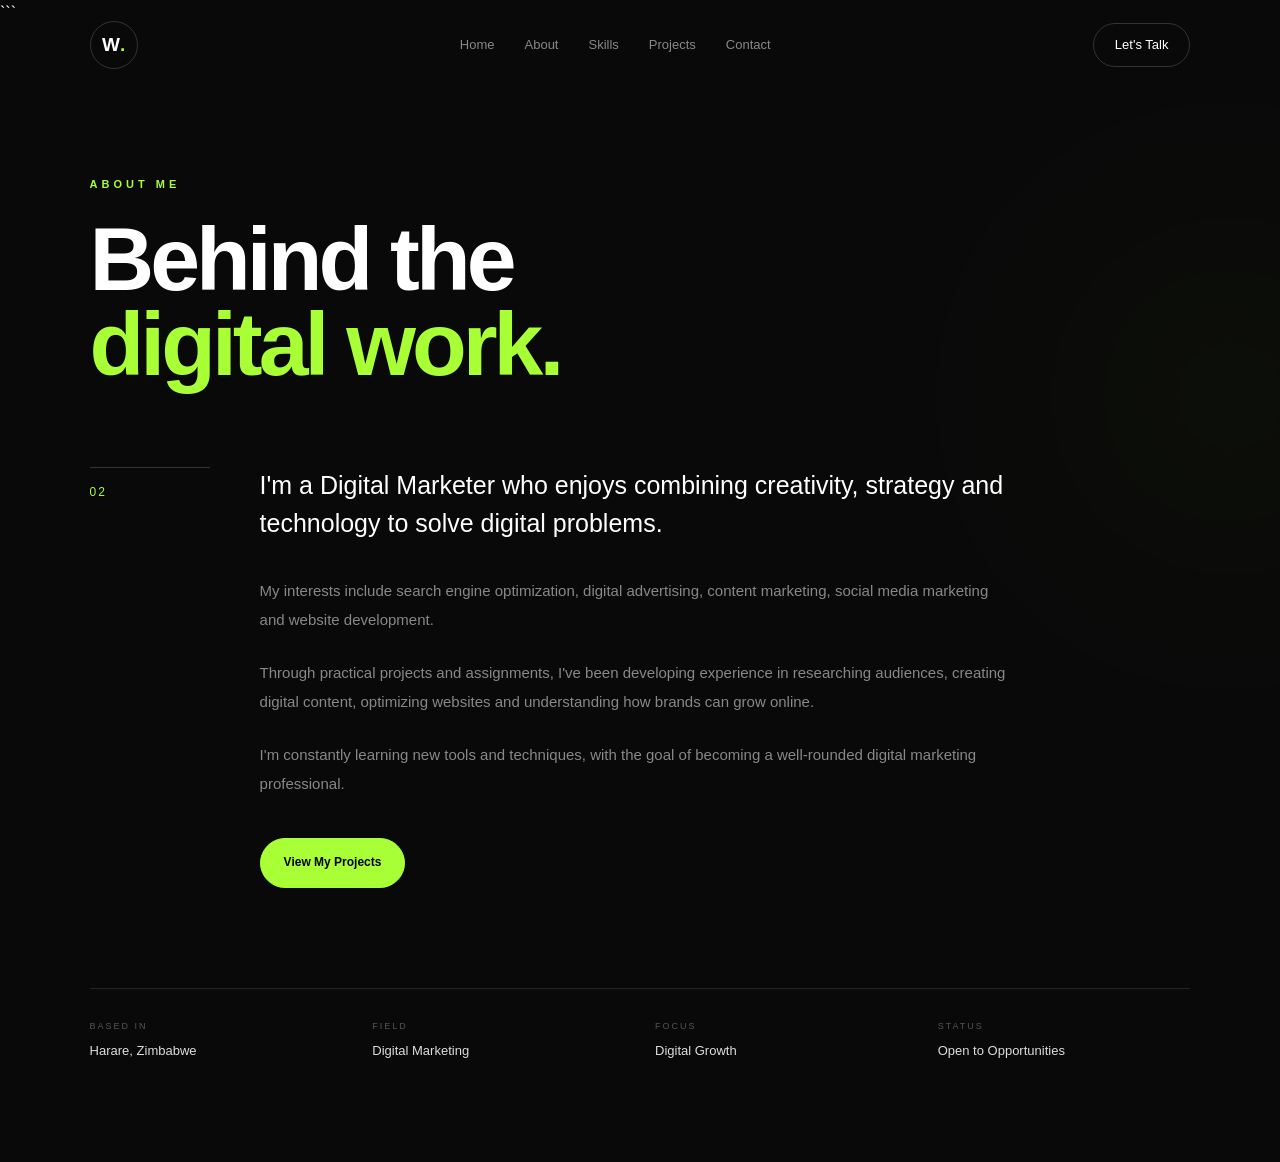
==== about.html @ a54b23e3 "Portifolio" ====
<head>

    <meta charset="UTF-8">

    <meta name="viewport" content="width=device-width, initial-scale=1.0">


    <!-- SEO -->
    <meta name="description"
        content="Learn about Wesley Dzimati, a Digital Marketer based in Harare, Zimbabwe, with a focus on SEO, content marketing, digital advertising, social media marketing and web design.">

    <meta name="author" content="Wesley Dzimati">

    <meta name="robots" content="index, follow">


    <!-- Canonical URL -->
    <link rel="canonical" href="about.html">


    <!-- Page Title -->
    <title>About Wesley Dzimati | Digital Marketer</title>


    <!-- Open Graph / Facebook / LinkedIn -->
    <meta property="og:type" content="profile">

    <meta property="og:title"
        content="About Wesley Dzimati | Digital Marketer">

    <meta property="og:description"
        content="Learn about Wesley Dzimati, a Digital Marketer based in Harare, Zimbabwe, focused on SEO, content marketing, digital advertising, social media marketing and web design.">

    <meta property="og:url" content="about.html">

    <meta property="og:site_name"
        content="Wesley Dzimati Portfolio">

    <meta property="og:image"
        content="images/og-image.jpg">


    <!-- Twitter / X -->
    <meta name="twitter:card" content="summary_large_image">

    <meta name="twitter:title"
        content="About Wesley Dzimati | Digital Marketer">

    <meta name="twitter:description"
        content="Learn more about Wesley Dzimati and his experience, interests and focus in digital marketing.">

    <meta name="twitter:image"
        content="images/og-image.jpg">


    <!-- Favicon -->
    <link rel="icon" type="image/png" href="images/favicon.png">


    <!-- Stylesheet -->
    <link rel="stylesheet" href="style.css">

</head>
```


<body>

    <!-- HEADER / NAVIGATION -->
    <header class="navbar">

        <a href="index.html" class="logo" aria-label="Wesley Dzimati - Home">
            W<span aria-hidden="true">.</span>
        </a>

        <nav aria-label="Main navigation">

            <a href="index.html">Home</a>

            <a href="about.html" aria-current="page">About</a>

            <a href="skills.html">Skills</a>

            <a href="projects.html">Projects</a>

            <a href="contact.html">Contact</a>

        </nav>

        <a href="contact.html" class="nav-button">
            Let's Talk
        </a>

    </header>


    <!-- MAIN CONTENT -->
    <main>

        <section class="page-section about-page" aria-labelledby="about-title">

            <!-- SECTION INTRO -->
            <div class="section-heading">

                <p class="intro">ABOUT ME</p>

                <h1 id="about-title">
                    Behind the
                    <span>digital work.</span>
                </h1>

            </div>


            <!-- ABOUT CONTENT -->
            <div class="about-content">

                <div class="about-number" aria-hidden="true">
                    <span>02</span>
                </div>


                <div class="about-text">

                    <p class="large-text">
                        I'm a Digital Marketer who enjoys combining
                        creativity, strategy and technology to solve digital
                        problems.
                    </p>

                    <p>
                        My interests include search engine optimization,
                        digital advertising, content marketing, social media
                        marketing and website development.
                    </p>

                    <p>
                        Through practical projects and assignments, I've been
                        developing experience in researching audiences,
                        creating digital content, optimizing websites and
                        understanding how brands can grow online.
                    </p>

                    <p>
                        I'm constantly learning new tools and techniques,
                        with the goal of becoming a well-rounded digital
                        marketing professional.
                    </p>

                    <a href="projects.html"
                       class="primary-button"
                       aria-label="View Wesley Dzimati's digital marketing projects">
                        View My Projects
                    </a>

                </div>

            </div>


            <!-- ABOUT DETAILS -->
            <div class="about-details">

                <div>
                    <span>BASED IN</span>
                    <strong>Harare, Zimbabwe</strong>
                </div>

                <div>
                    <span>FIELD</span>
                    <strong>Digital Marketing</strong>
                </div>

                <div>
                    <span>FOCUS</span>
                    <strong>Digital Growth</strong>
                </div>

                <div>
                    <span>STATUS</span>
                    <strong>Open to Opportunities</strong>
                </div>

            </div>

        </section>

    </main>

</body>

</html>
---- style.css ----
/* HIDE EXPERIENCE SECTION */
#experience,
.experience,
.timeline {
    display: none !important;
}




/* =========================================
   CSS PART 1
   GLOBAL + NAVIGATION + HOME
========================================= */


/* =========================================
   1. GLOBAL RESET
========================================= */

* {
    margin: 0;
    padding: 0;
    box-sizing: border-box;
}

html {
    scroll-behavior: smooth;
}

body {
    background: #090909;
    color: #ffffff;
    font-family: Arial, Helvetica, sans-serif;
    line-height: 1.6;
    overflow-x: hidden;
}

a {
    text-decoration: none;
    color: inherit;
}

button,
input,
textarea {
    font-family: inherit;
}


/* =========================================
   2. NAVIGATION
========================================= */

.navbar {
    width: 100%;
    height: 90px;

    padding: 0 7%;

    display: flex;
    align-items: center;
    justify-content: space-between;

    position: absolute;
    top: 0;
    left: 0;

    z-index: 100;
}


/* LOGO */

.logo {
    width: 48px;
    height: 48px;

    border: 1px solid #333333;
    border-radius: 50%;

    display: flex;
    align-items: center;
    justify-content: center;

    font-size: 19px;
    font-weight: 700;

    transition: 0.3s ease;
}

.logo span {
    color: #a8ff35;
}

.logo:hover {
    border-color: #a8ff35;
    transform: rotate(10deg);
}


/* NAV LINKS */

.navbar nav {
    display: flex;
    align-items: center;
    gap: 30px;
}

.navbar nav a {
    position: relative;

    color: #888888;

    font-size: 13px;
    font-weight: 500;

    transition: 0.3s ease;
}

.navbar nav a::after {
    content: "";

    position: absolute;

    width: 0;
    height: 1px;

    left: 0;
    bottom: -7px;

    background: #a8ff35;

    transition: 0.3s ease;
}

.navbar nav a:hover {
    color: #ffffff;
}

.navbar nav a:hover::after {
    width: 100%;
}


/* NAV BUTTON */

.nav-button {
    padding: 11px 21px;

    border: 1px solid #333333;
    border-radius: 30px;

    font-size: 13px;

    transition: 0.3s ease;
}

.nav-button:hover {
    background: #a8ff35;
    color: #000000;
    border-color: #a8ff35;
}


/* =========================================
   3. HOME / HERO
========================================= */

.hero {
    min-height: 100vh;

    padding: 150px 7% 90px;

    display: grid;
    grid-template-columns: 1.15fr 0.85fr;

    align-items: center;

    gap: 70px;

    position: relative;

    overflow: hidden;
}


/* BACKGROUND GLOW */

.hero::before {
    content: "";

    position: absolute;

    width: 500px;
    height: 500px;

    background: #a8ff35;

    opacity: 0.035;

    filter: blur(130px);

    border-radius: 50%;

    top: 20%;
    left: 35%;

    pointer-events: none;
}


/* =========================================
   4. HERO TEXT
========================================= */

.hero-content {
    position: relative;
    z-index: 2;
}


/* SMALL INTRO */

.intro {
    color: #a8ff35;

    font-size: 11px;

    font-weight: 700;

    letter-spacing: 4px;

    margin-bottom: 24px;
}


/* MAIN HEADING */

.hero h1 {
    max-width: 850px;

    font-size: clamp(55px, 7vw, 100px);

    line-height: 0.94;

    letter-spacing: -5px;

    font-weight: 800;

    margin-bottom: 32px;
}

.hero h1 span {
    display: block;

    color: #a8ff35;
}


/* HERO DESCRIPTION */

.hero-text {
    max-width: 580px;

    color: #999999;

    font-size: 16px;

    line-height: 1.8;

    margin-bottom: 28px;
}


/* =========================================
   5. EXPERTISE TAGS
========================================= */

.expertise {
    display: flex;

    flex-wrap: wrap;

    gap: 9px;

    margin-bottom: 30px;
}

.expertise span {
    padding: 7px 13px;

    border: 1px solid #292929;

    border-radius: 30px;

    color: #888888;

    font-size: 10px;

    letter-spacing: 1px;

    transition: 0.3s ease;
}

.expertise span:hover {
    color: #a8ff35;

    border-color: #a8ff35;

    transform: translateY(-2px);
}


/* =========================================
   6. HERO BUTTONS
========================================= */

.hero-buttons {
    display: flex;

    gap: 12px;

    flex-wrap: wrap;
}

.primary-button,
.secondary-button {
    display: inline-flex;

    align-items: center;
    justify-content: center;

    padding: 14px 23px;

    border-radius: 30px;

    font-size: 12px;

    font-weight: 700;

    transition: 0.3s ease;
}


/* PRIMARY */

.primary-button {
    background: #a8ff35;

    color: #000000;

    border: 1px solid #a8ff35;
}

.primary-button:hover {
    transform: translateY(-4px);

    box-shadow: 0 12px 30px rgba(168, 255, 53, 0.12);
}


/* SECONDARY */

.secondary-button {
    background: transparent;

    color: #ffffff;

    border: 1px solid #333333;
}

.secondary-button:hover {
    color: #a8ff35;

    border-color: #a8ff35;

    transform: translateY(-4px);
}


/* =========================================
   7. HERO VISUAL
========================================= */

.hero-visual {
    position: relative;

    display: flex;

    align-items: center;
    justify-content: center;

    z-index: 2;
}


/* PORTFOLIO CARD */

.visual-card {
    width: 330px;
    height: 450px;

    padding: 24px;

    background: #111111;

    border: 1px solid #292929;

    display: flex;

    flex-direction: column;

    justify-content: space-between;

    transform: rotate(4deg);

    transition: 0.5s ease;
}

.visual-card:hover {
    transform: rotate(0deg) translateY(-10px);

    border-color: #a8ff35;
}


/* CARD TOP + BOTTOM */

.card-top,
.card-bottom {
    display: flex;

    align-items: center;

    justify-content: space-between;

    color: #666666;

    font-size: 9px;

    letter-spacing: 2px;
}


/* CARD CENTER */

.card-main {
    width: 100%;
    height: 275px;

    background: #a8ff35;

    display: flex;

    align-items: center;
    justify-content: center;
}

.card-main span {
    color: #050505;

    font-size: 145px;

    font-weight: 900;

    line-height: 1;
}


/* =========================================
   8. FLOATING STATUS
========================================= */

.floating-label {
    position: absolute;

    right: -35px;

    bottom: 20px;

    padding: 12px 17px;

    background: #151515;

    border: 1px solid #292929;

    color: #777777;

    font-size: 9px;

    letter-spacing: 1px;
}

.floating-label span {
    color: #a8ff35;

    margin-right: 5px;
}


/* =========================================
   9. SCROLL INDICATOR
========================================= */

.scroll-indicator {
    position: absolute;

    bottom: 30px;

    left: 7%;

    display: flex;

    align-items: center;

    gap: 14px;

    color: #555555;

    font-size: 8px;

    letter-spacing: 2px;
}

.scroll-line {
    width: 45px;

    height: 1px;

    background: #444444;
}


/* =========================================
   10. MOBILE RESPONSIVENESS
========================================= */

@media (max-width: 1000px) {

    .navbar {
        padding: 0 5%;
    }

    .navbar nav {
        gap: 18px;
    }

    .hero {
        padding-left: 5%;
        padding-right: 5%;

        grid-template-columns: 1fr;

        text-align: center;
    }

    .hero-text {
        margin-left: auto;
        margin-right: auto;
    }

    .expertise {
        justify-content: center;
    }

    .hero-buttons {
        justify-content: center;
    }

    .hero-visual {
        margin-top: 30px;
    }

    .scroll-indicator {
        display: none;
    }

}


@media (max-width: 750px) {

    .navbar nav {
        display: none;
    }

    .nav-button {
        padding: 9px 16px;
    }

    .hero {
        padding-top: 130px;
    }

    .hero h1 {
        font-size: 58px;

        letter-spacing: -3px;
    }

    .visual-card {
        width: 290px;
        height: 395px;
    }

    .card-main {
        height: 235px;
    }

    .card-main span {
        font-size: 110px;
    }

    .floating-label {
        right: -10px;
    }

}


@media (max-width: 450px) {

    .navbar {
        height: 75px;
    }

    .logo {
        width: 42px;
        height: 42px;
    }

    .hero {
        padding-top: 115px;
    }

    .hero h1 {
        font-size: 47px;

        letter-spacing: -2px;
    }

    .hero-text {
        font-size: 14px;
    }

    .visual-card {
        width: 255px;
        height: 350px;
    }

    .card-main {
        height: 205px;
    }

    .card-main span {
        font-size: 90px;
    }

    .floating-label {
        position: static;

        margin-top: 18px;
    }

}

/* =========================================
   CSS PART 2
   ABOUT + SKILLS
========================================= */


/* =========================================
   1. GENERAL PAGE LAYOUT
========================================= */

.page-section {
    min-height: 100vh;

    padding: 150px 7% 100px;

    position: relative;

    overflow: hidden;
}

.page-section::before {
    content: "";

    position: absolute;

    width: 400px;
    height: 400px;

    background: #a8ff35;

    opacity: 0.025;

    filter: blur(120px);

    border-radius: 50%;

    top: 15%;
    right: -150px;

    pointer-events: none;
}


/* =========================================
   2. SECTION HEADING
========================================= */

.section-heading {
    max-width: 900px;

    margin-bottom: 80px;

    position: relative;

    z-index: 2;
}

.section-heading h1 {
    font-size: clamp(50px, 7vw, 90px);

    line-height: 0.95;

    letter-spacing: -4px;

    font-weight: 800;

    margin-bottom: 30px;
}

.section-heading h1 span {
    display: block;

    color: #a8ff35;
}

.section-description {
    max-width: 600px;

    color: #888888;

    font-size: 16px;

    line-height: 1.8;
}


/* =========================================
   3. ABOUT PAGE
========================================= */

.about-content {
    display: grid;

    grid-template-columns: 120px 1fr;

    gap: 50px;

    max-width: 1000px;

    position: relative;

    z-index: 2;
}


/* NUMBER */

.about-number {
    border-top: 1px solid #333333;

    padding-top: 15px;
}

.about-number span {
    color: #a8ff35;

    font-size: 12px;

    letter-spacing: 2px;
}


/* ABOUT TEXT */

.about-text {
    max-width: 750px;
}

.about-text p {
    color: #888888;

    font-size: 15px;

    line-height: 1.9;

    margin-bottom: 25px;
}

.about-text .large-text {
    color: #ffffff;

    font-size: 25px;

    line-height: 1.5;

    margin-bottom: 35px;
}

.about-text .primary-button {
    margin-top: 15px;
}


/* =========================================
   4. ABOUT DETAILS
========================================= */

.about-details {
    margin-top: 100px;

    padding-top: 30px;

    border-top: 1px solid #242424;

    display: grid;

    grid-template-columns: repeat(4, 1fr);

    gap: 30px;

    position: relative;

    z-index: 2;
}

.about-details div {
    display: flex;

    flex-direction: column;

    gap: 8px;
}

.about-details span {
    color: #555555;

    font-size: 9px;

    letter-spacing: 2px;
}

.about-details strong {
    color: #dddddd;

    font-size: 13px;

    font-weight: 500;
}


/* =========================================
   5. SKILLS GRID
========================================= */

.skills-grid {
    display: grid;

    grid-template-columns: repeat(3, 1fr);

    border-top: 1px solid #292929;

    border-left: 1px solid #292929;

    position: relative;

    z-index: 2;
}

.skill-card {
    min-height: 260px;

    padding: 30px;

    border-right: 1px solid #292929;

    border-bottom: 1px solid #292929;

    position: relative;

    transition: 0.4s ease;
}

.skill-card:hover {
    background: #101010;

    transform: translateY(-5px);
}

.skill-number {
    color: #a8ff35;

    font-size: 10px;

    letter-spacing: 2px;
}

.skill-card h2 {
    margin-top: 60px;

    margin-bottom: 15px;

    font-size: 23px;

    font-weight: 600;
}

.skill-card p {
    max-width: 300px;

    color: #777777;

    font-size: 13px;

    line-height: 1.8;
}


/* =========================================
   6. TOOLS
========================================= */

.tools-section {
    margin-top: 100px;

    position: relative;

    z-index: 2;
}

.tools-section .intro {
    margin-bottom: 25px;
}

.tools-list {
    display: flex;

    flex-wrap: wrap;

    gap: 10px;
}

.tools-list span {
    padding: 12px 18px;

    border: 1px solid #292929;

    color: #888888;

    font-size: 11px;

    transition: 0.3s ease;
}

.tools-list span:hover {
    color: #a8ff35;

    border-color: #a8ff35;

    background: #101010;
}


/* =========================================
   7. ABOUT RESPONSIVE
========================================= */

@media (max-width: 900px) {

    .page-section {
        padding-left: 5%;
        padding-right: 5%;
    }

    .about-content {
        grid-template-columns: 1fr;

        gap: 25px;
    }

    .about-details {
        grid-template-columns: repeat(2, 1fr);
    }

    .skills-grid {
        grid-template-columns: repeat(2, 1fr);
    }

}


@media (max-width: 600px) {

    .page-section {
        padding-top: 120px;
    }

    .section-heading {
        margin-bottom: 55px;
    }

    .section-heading h1 {
        font-size: 50px;

        letter-spacing: -3px;
    }

    .section-description {
        font-size: 14px;
    }

    .about-text .large-text {
        font-size: 21px;
    }

    .about-details {
        grid-template-columns: 1fr;

        gap: 25px;

        margin-top: 70px;
    }

    .skills-grid {
        grid-template-columns: 1fr;
    }

    .skill-card {
        min-height: 230px;
    }

    .skill-card h2 {
        margin-top: 45px;
    }

    .tools-section {
        margin-top: 70px;
    }

}

/* =========================================
   CSS PART 3
   PROJECTS + EXPERIENCE
========================================= */


/* =========================================
   1. PROJECT CARDS
========================================= */

.project-card {
    display: grid;

    grid-template-columns: 70px 1fr 280px;

    min-height: 330px;

    border-top: 1px solid #292929;

    position: relative;

    z-index: 2;

    transition: 0.4s ease;
}

.project-card:last-child {
    border-bottom: 1px solid #292929;
}


/* PROJECT NUMBER */

.project-number {
    padding-top: 30px;

    color: #a8ff35;

    font-size: 11px;

    letter-spacing: 2px;
}


/* PROJECT CONTENT */

.project-content {
    padding: 30px 40px 30px 0;

    display: flex;

    flex-direction: column;

    align-items: flex-start;
}

.project-category {
    color: #666666;

    font-size: 9px;

    letter-spacing: 2px;

    margin-bottom: 20px;
}

.project-content h2 {
    font-size: 36px;

    font-weight: 600;

    letter-spacing: -1px;

    margin-bottom: 15px;
}

.project-content > p:not(.project-category) {
    max-width: 560px;

    color: #777777;

    font-size: 14px;

    line-height: 1.8;

    margin-bottom: 25px;
}


/* PROJECT TAGS */

.project-tags {
    display: flex;

    flex-wrap: wrap;

    gap: 8px;

    margin-bottom: 25px;
}

.project-tags span {
    padding: 6px 11px;

    border: 1px solid #292929;

    color: #777777;

    font-size: 9px;

    border-radius: 20px;
}


/* PROJECT LINK */

.project-link {
    color: #a8ff35;

    font-size: 11px;

    letter-spacing: 1px;

    transition: 0.3s ease;
}

.project-link:hover {
    letter-spacing: 2px;
}


/* =========================================
   2. PROJECT VISUAL
========================================= */

.project-visual {
    min-height: 280px;

    margin: 25px 0;

    background: #a8ff35;

    display: flex;

    align-items: center;

    justify-content: center;

    transition: 0.4s ease;
}

.project-visual span {
    color: #080808;

    font-size: 35px;

    line-height: 0.9;

    font-weight: 900;

    text-align: center;

    letter-spacing: -2px;
}

.project-card:hover .project-visual {
    transform: scale(0.97);
}


/* =========================================
   3. PROJECT CARD HOVER
========================================= */

.project-card:hover {
    background: #0e0e0e;

    padding-left: 10px;

    padding-right: 10px;
}




/* TIMELINE NUMBER */

.timeline-number {
    padding: 30px 20px;

    color: #a8ff35;

    font-size: 11px;

    letter-spacing: 2px;
}


/* TIMELINE CONTENT */

.timeline-content {
    padding: 30px 30px 40px;

    border-left: 1px solid #292929;
}

.timeline-label {
    display: block;

    color: #666666;

    font-size: 9px;

    letter-spacing: 2px;

    margin-bottom: 18px;
}

.timeline-content h2 {
    font-size: 27px;

    font-weight: 600;

    margin-bottom: 15px;
}

.timeline-content p {
    max-width: 650px;

    color: #777777;

    font-size: 14px;

    line-height: 1.8;
}


/* TIMELINE DOT */

.timeline-item::before {
    content: "";

    position: absolute;

    width: 7px;

    height: 7px;

    border-radius: 50%;

    background: #a8ff35;

    left: -4px;

    top: 38px;

    box-shadow: 0 0 15px rgba(168, 255, 53, 0.4);
}


/* =========================================
   5. EXPERIENCE HOVER
========================================= */

.timeline-item {
    transition: 0.3s ease;
}

.timeline-item:hover {
    background: #0e0e0e;
}

.timeline-item:hover .timeline-content h2 {
    color: #a8ff35;
}


/* =========================================
   6. PROJECTS RESPONSIVE
========================================= */

@media (max-width: 900px) {

    .project-card {
        grid-template-columns: 60px 1fr 220px;
    }

    .project-content h2 {
        font-size: 29px;
    }

    .project-visual {
        min-height: 220px;
    }

    .project-visual span {
        font-size: 27px;
    }

}


/* =========================================
   7. TABLET
========================================= */

@media (max-width: 750px) {

    .project-card {
        grid-template-columns: 50px 1fr;
    }

    .project-visual {
        grid-column: 2;

        width: 100%;

        margin: 0 0 30px;

        min-height: 200px;
    }

    .project-content {
        padding-right: 20px;
    }

    .timeline-item {
        grid-template-columns: 70px 1fr;
    }

    .timeline-number {
        padding-left: 10px;
    }

}


/* =========================================
   8. MOBILE
========================================= */

@media (max-width: 550px) {

    .project-card {
        grid-template-columns: 1fr;

        padding: 25px 0;
    }

    .project-number {
        padding-top: 0;

        margin-bottom: 15px;
    }

    .project-content {
        padding: 0;
    }

    .project-content h2 {
        font-size: 28px;
    }

    .project-content > p:not(.project-category) {
        font-size: 13px;
    }

    .project-visual {
        grid-column: auto;

        min-height: 180px;

        margin-top: 10px;
    }

    .project-visual span {
        font-size: 30px;
    }


    /* EXPERIENCE */

    .timeline {
        margin-left: 5px;
    }

    .timeline-item {
        grid-template-columns: 1fr;

        padding-left: 25px;
    }

    .timeline-number {
        padding: 25px 0 0;
    }

    .timeline-content {
        padding: 15px 0 35px;

        border-left: none;
    }

    .timeline-content h2 {
        font-size: 23px;
    }

}

/* =========================================
   CSS PART 4
   CONTACT + FOOTER + FINAL POLISH
========================================= */


/* =========================================
   1. CONTACT CONTAINER
========================================= */

.contact-container {
    display: grid;

    grid-template-columns: 0.8fr 1.2fr;

    gap: 100px;

    max-width: 1100px;

    position: relative;

    z-index: 2;
}


/* =========================================
   2. CONTACT INFORMATION
========================================= */

.contact-info {
    display: flex;

    flex-direction: column;

    gap: 45px;
}

.contact-block {
    display: flex;

    flex-direction: column;

    gap: 10px;
}

.contact-block > span {
    color: #555555;

    font-size: 9px;

    letter-spacing: 2px;
}

.contact-block a,
.contact-block p {
    color: #dddddd;

    font-size: 16px;

    transition: 0.3s ease;
}

.contact-block a:hover {
    color: #a8ff35;
}


/* SOCIAL LINKS */

.social-links {
    display: flex;

    gap: 20px;
}

.social-links a {
    font-size: 13px;
    color: #888888;
}

.social-links a:hover {
    color: #a8ff35;
}


/* CONTACT STATUS */

.contact-status {
    display: inline-flex;

    align-items: center;

    width: fit-content;

    padding: 10px 15px;

    border: 1px solid #292929;

    color: #777777;

    font-size: 9px;

    letter-spacing: 1px;
}

.contact-status span {
    color: #a8ff35;

    margin-right: 7px;
}


/* =========================================
   3. CONTACT FORM
========================================= */

.contact-form {
    display: flex;

    flex-direction: column;

    gap: 25px;

    padding: 35px;

    background: #0f0f0f;

    border: 1px solid #292929;
}

.form-group {
    display: flex;

    flex-direction: column;

    gap: 9px;
}

.form-group label {
    color: #777777;

    font-size: 10px;

    letter-spacing: 1px;
}

.form-group input,
.form-group textarea {
    width: 100%;

    padding: 14px 0;

    background: transparent;

    border: none;

    border-bottom: 1px solid #303030;

    outline: none;

    color: #ffffff;

    font-size: 14px;

    resize: vertical;

    transition: 0.3s ease;
}

.form-group input::placeholder,
.form-group textarea::placeholder {
    color: #4f4f4f;
}

.form-group input:focus,
.form-group textarea:focus {
    border-bottom-color: #a8ff35;
}

.contact-form .primary-button {
    width: fit-content;

    cursor: pointer;

    margin-top: 10px;
}


/* =========================================
   4. FOOTER
========================================= */

.footer {
    padding: 60px 7% 25px;

    border-top: 1px solid #222222;

    background: #070707;
}


/* FOOTER TOP */

.footer-top {
    display: flex;

    align-items: flex-start;

    justify-content: space-between;

    gap: 50px;

    padding-bottom: 60px;
}


/* FOOTER BRAND */

.footer-brand {
    display: flex;

    flex-direction: column;

    gap: 18px;
}

.footer-brand p {
    color: #666666;

    font-size: 12px;
}


/* FOOTER LINKS */

.footer-links {
    display: flex;

    flex-wrap: wrap;

    justify-content: flex-end;

    gap: 25px;
}

.footer-links a {
    color: #777777;

    font-size: 11px;

    transition: 0.3s ease;
}

.footer-links a:hover {
    color: #a8ff35;
}


/* FOOTER BOTTOM */

.footer-bottom {
    padding-top: 20px;

    border-top: 1px solid #1d1d1d;

    display: flex;

    justify-content: space-between;

    gap: 20px;
}

.footer-bottom p {
    color: #444444;

    font-size: 10px;

    letter-spacing: 0.5px;
}


/* =========================================
   5. GENERAL BUTTON POLISH
========================================= */

.primary-button,
.secondary-button,
.nav-button {
    cursor: pointer;
}

.primary-button:active,
.secondary-button:active,
.nav-button:active {
    transform: scale(0.97);
}


/* =========================================
   6. CONTACT RESPONSIVE
========================================= */

@media (max-width: 900px) {

    .contact-container {
        grid-template-columns: 1fr;

        gap: 60px;

        max-width: 700px;
    }

    .contact-info {
        display: grid;

        grid-template-columns: repeat(2, 1fr);

        gap: 35px;
    }

    .contact-status {
        align-self: flex-start;
    }

    .footer {
        padding-left: 5%;
        padding-right: 5%;
    }

}


/* =========================================
   7. MOBILE CONTACT
========================================= */

@media (max-width: 600px) {

    .contact-container {
        gap: 45px;
    }

    .contact-info {
        grid-template-columns: 1fr;

        gap: 30px;
    }

    .contact-form {
        padding: 25px 20px;
    }

    .contact-form .primary-button {
        width: 100%;
    }


    /* FOOTER */

    .footer-top {
        flex-direction: column;

        padding-bottom: 40px;
    }

    .footer-links {
        justify-content: flex-start;

        gap: 18px;
    }

    .footer-bottom {
        flex-direction: column;

        gap: 8px;
    }

}


/* =========================================
   8. SMALL SCREEN POLISH
========================================= */

@media (max-width: 400px) {

    .section-heading h1 {
        font-size: 43px;
    }

    .hero h1 {
        font-size: 43px;
    }

    .hero-buttons {
        flex-direction: column;
    }

    .primary-button,
    .secondary-button {
        width: 100%;
    }

    .footer-links {
        display: grid;

        grid-template-columns: 1fr 1fr;
    }

}
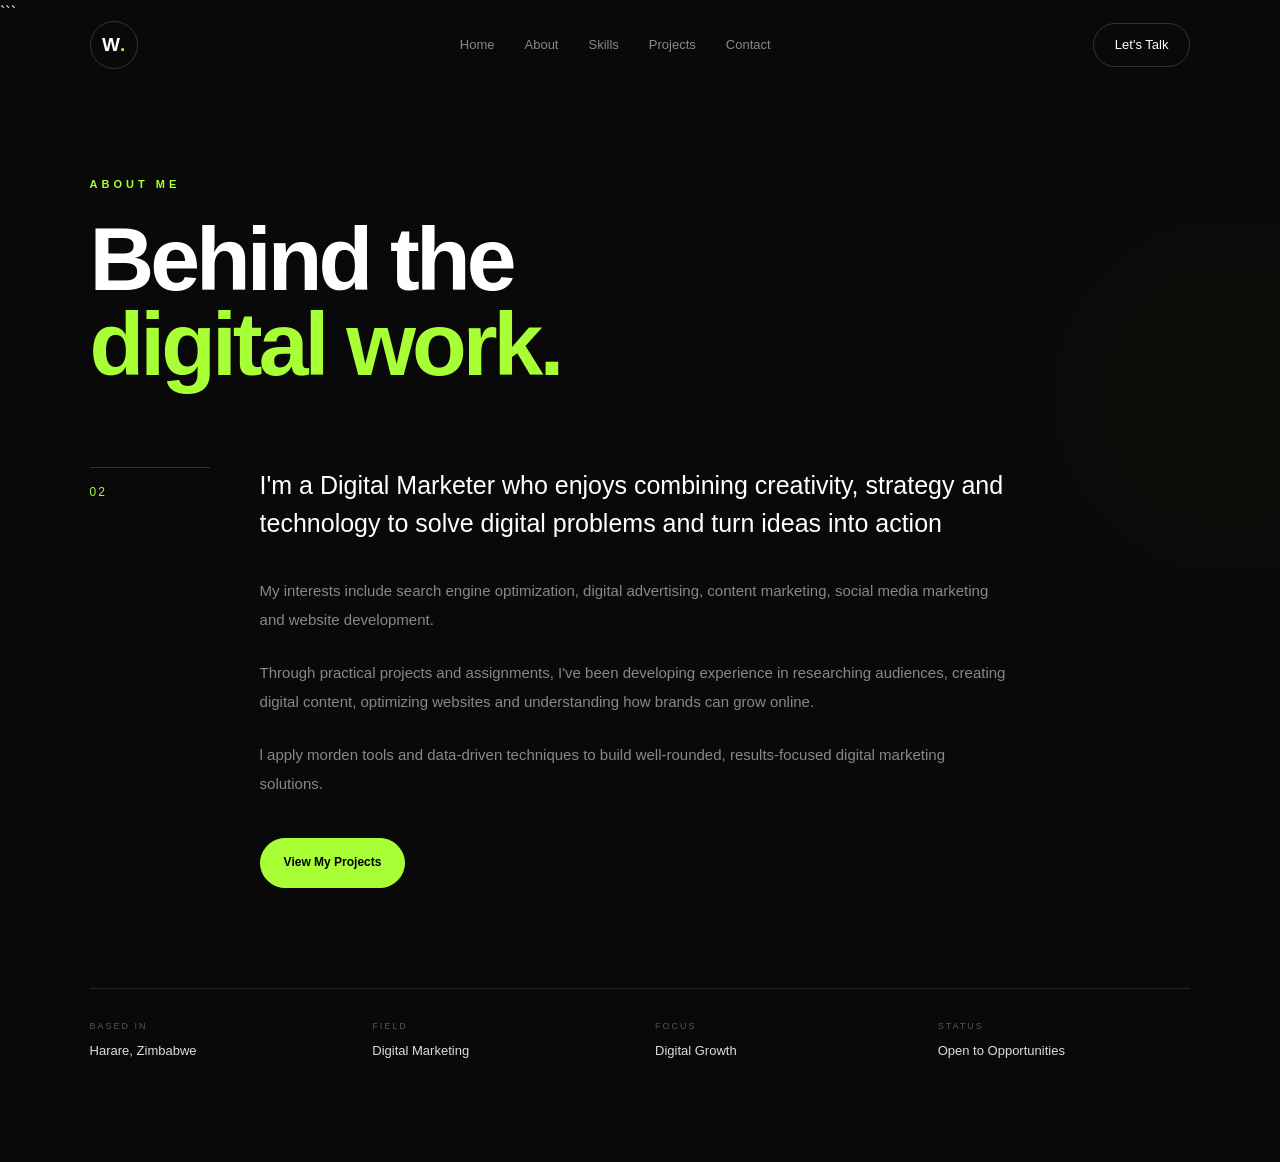
==== commit aed6fd24: "portfolio" ====
--- a/about.html
+++ b/about.html
@@ -126,7 +126,7 @@
                     <p class="large-text">
                         I'm a Digital Marketer who enjoys combining
                         creativity, strategy and technology to solve digital
-                        problems.
+                        problems and turn ideas into action
                     </p>
 
                     <p>
@@ -143,9 +143,9 @@
                     </p>
 
                     <p>
-                        I'm constantly learning new tools and techniques,
-                        with the goal of becoming a well-rounded digital
-                        marketing professional.
+                        l apply morden tools and data-driven
+                        techniques to build well-rounded,
+                        results-focused digital marketing solutions.
                     </p>
 
                     <a href="projects.html"
--- a/style.css
+++ b/style.css
@@ -1195,7 +1195,10 @@
 
     margin: 25px 0;
 
-    background: #a8ff35;
+    background: #111111;
+    border: 1px solid #292929;
+    border-radius: 18px;
+    overflow: hidden;
 
     display: flex;
 
@@ -1206,18 +1209,11 @@
     transition: 0.4s ease;
 }
 
-.project-visual span {
-    color: #080808;
-
-    font-size: 35px;
-
-    line-height: 0.9;
-
-    font-weight: 900;
-
-    text-align: center;
-
-    letter-spacing: -2px;
+.project-visual img {
+    width: 100%;
+    height: 100%;
+    object-fit: cover;
+    display: block;
 }
 
 .project-card:hover .project-visual {
